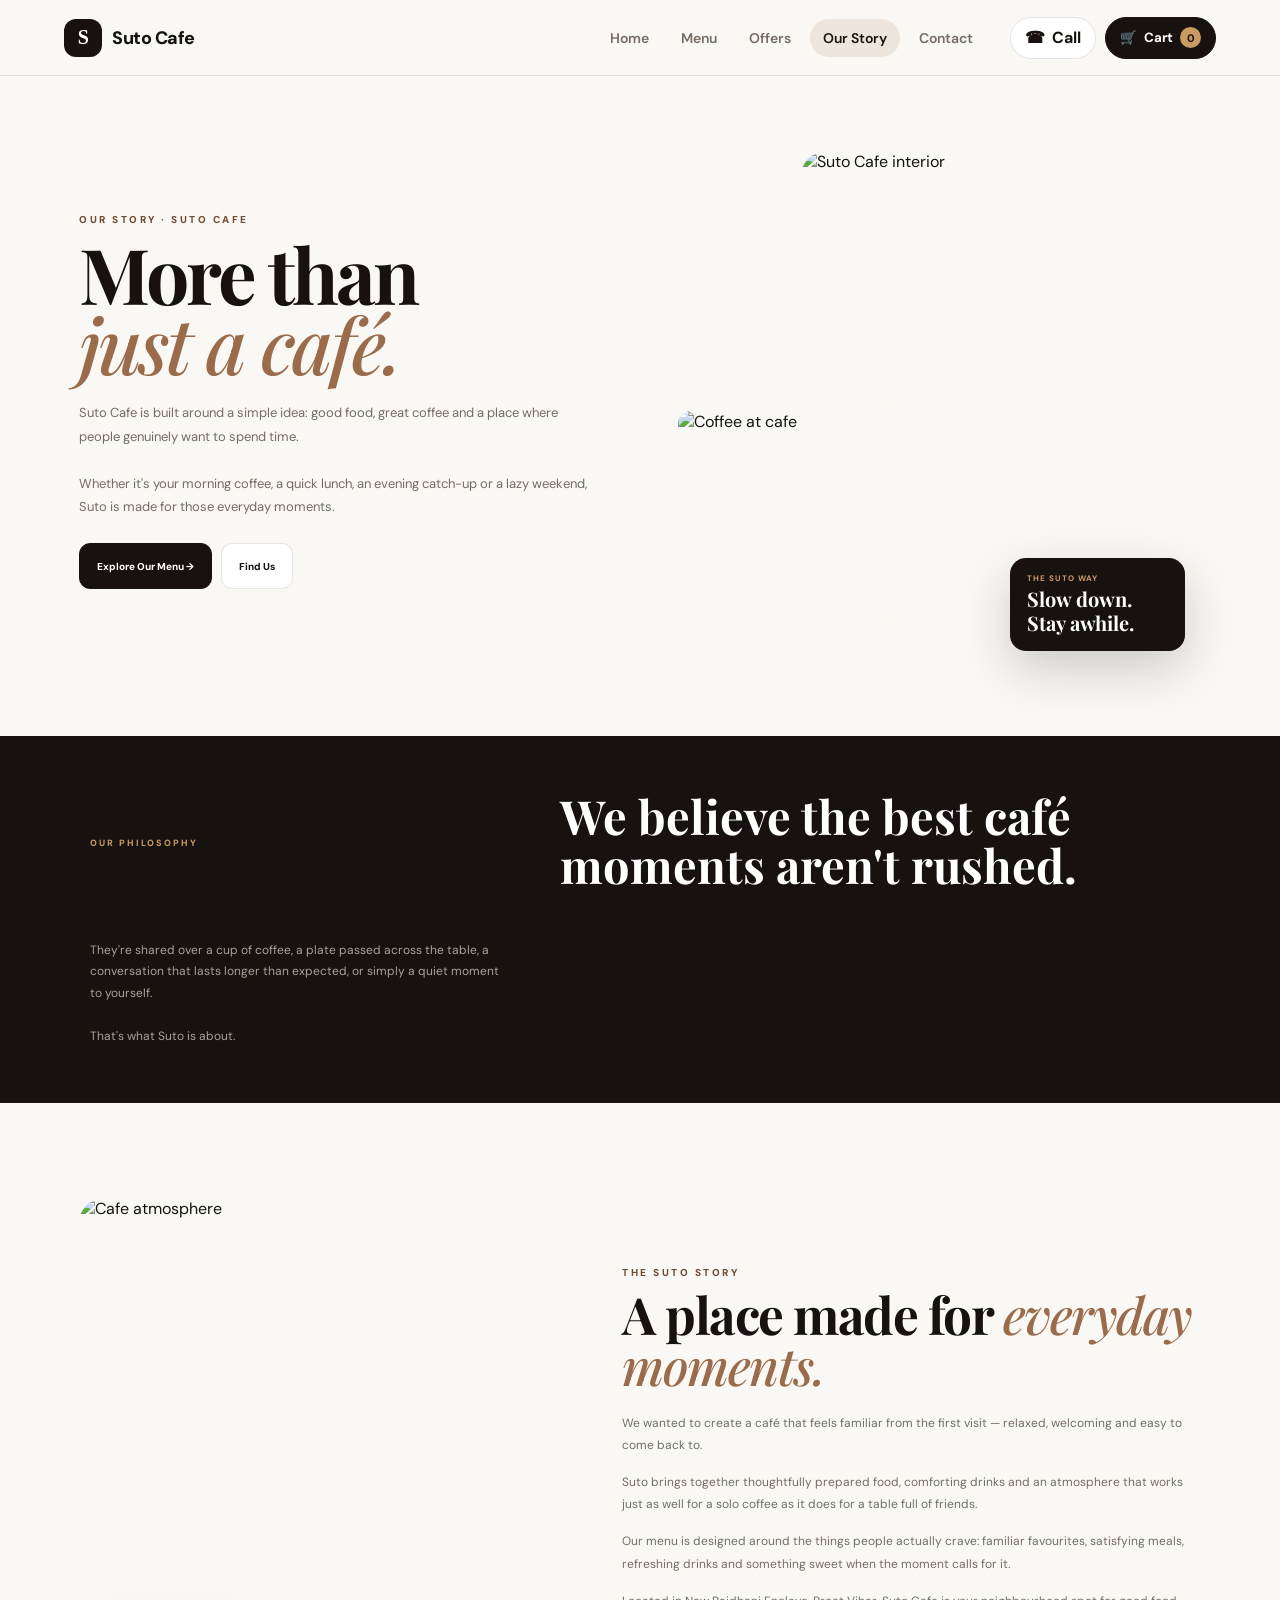
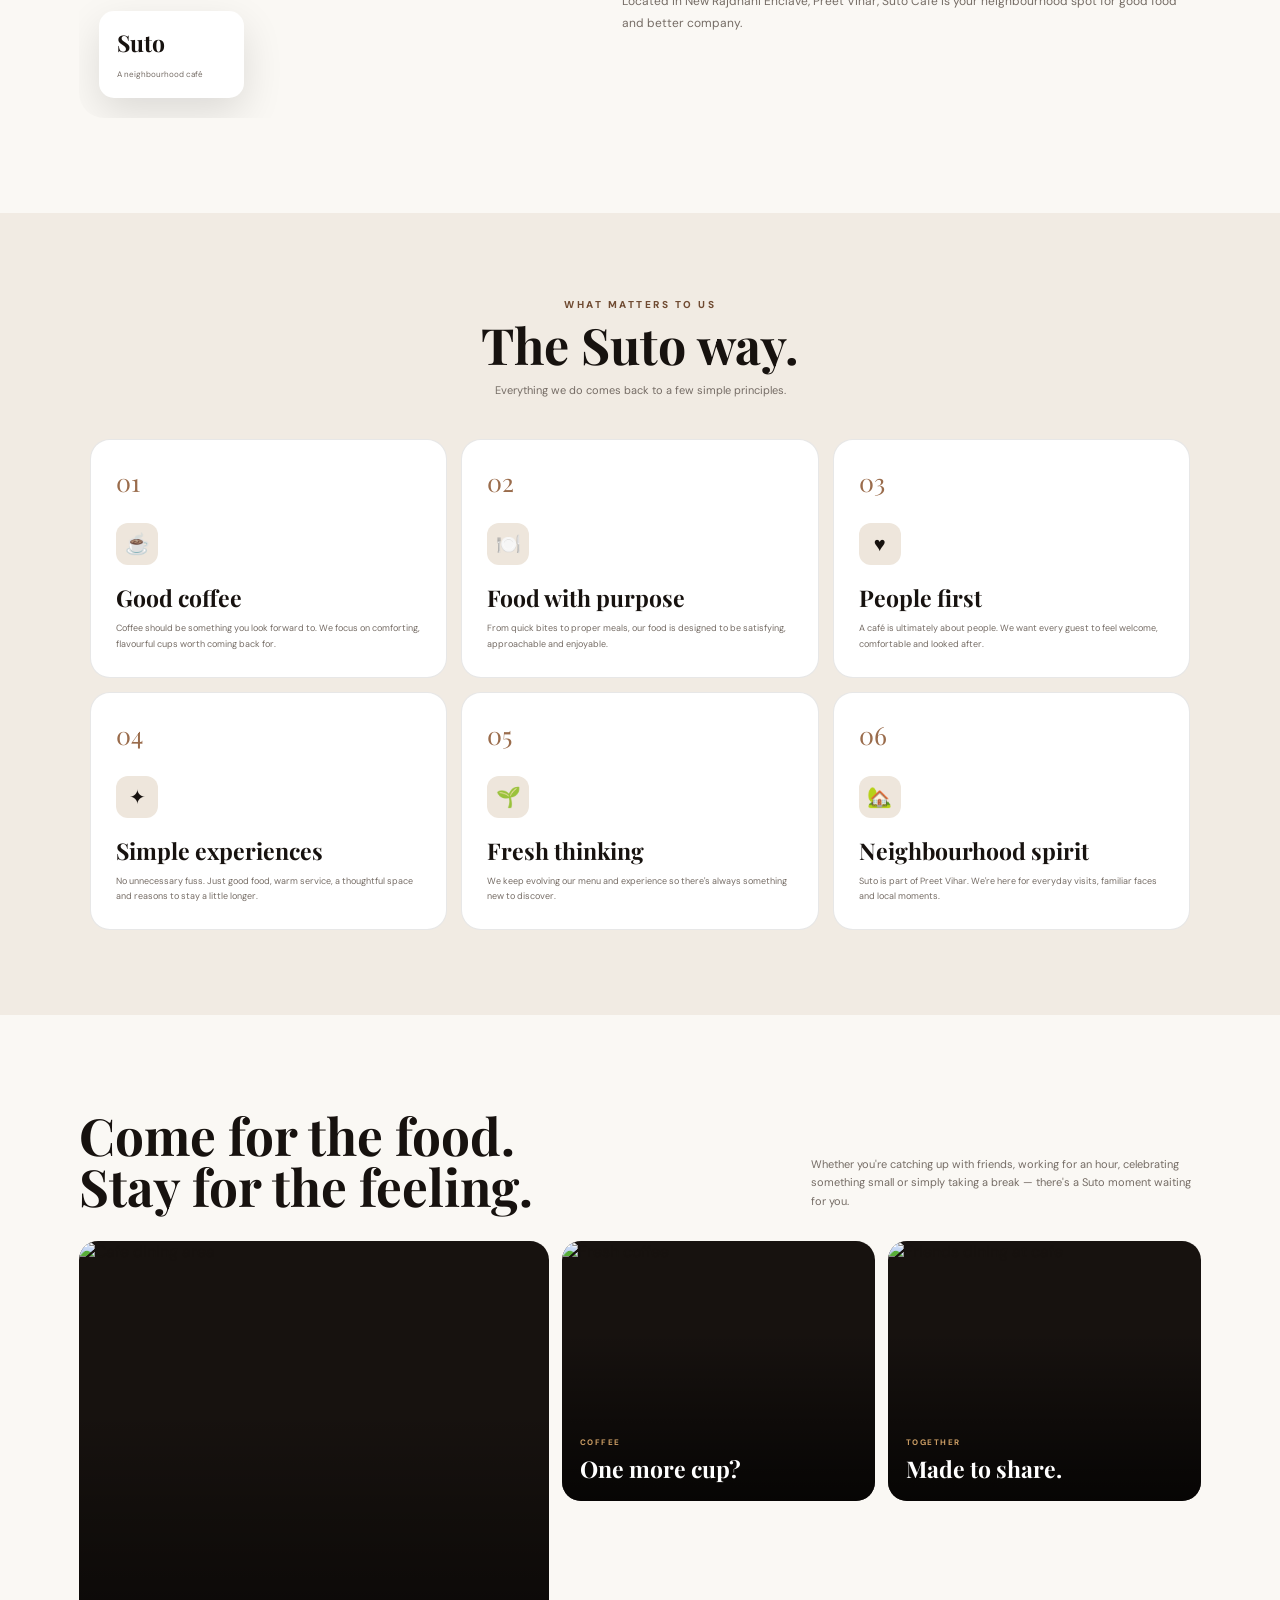
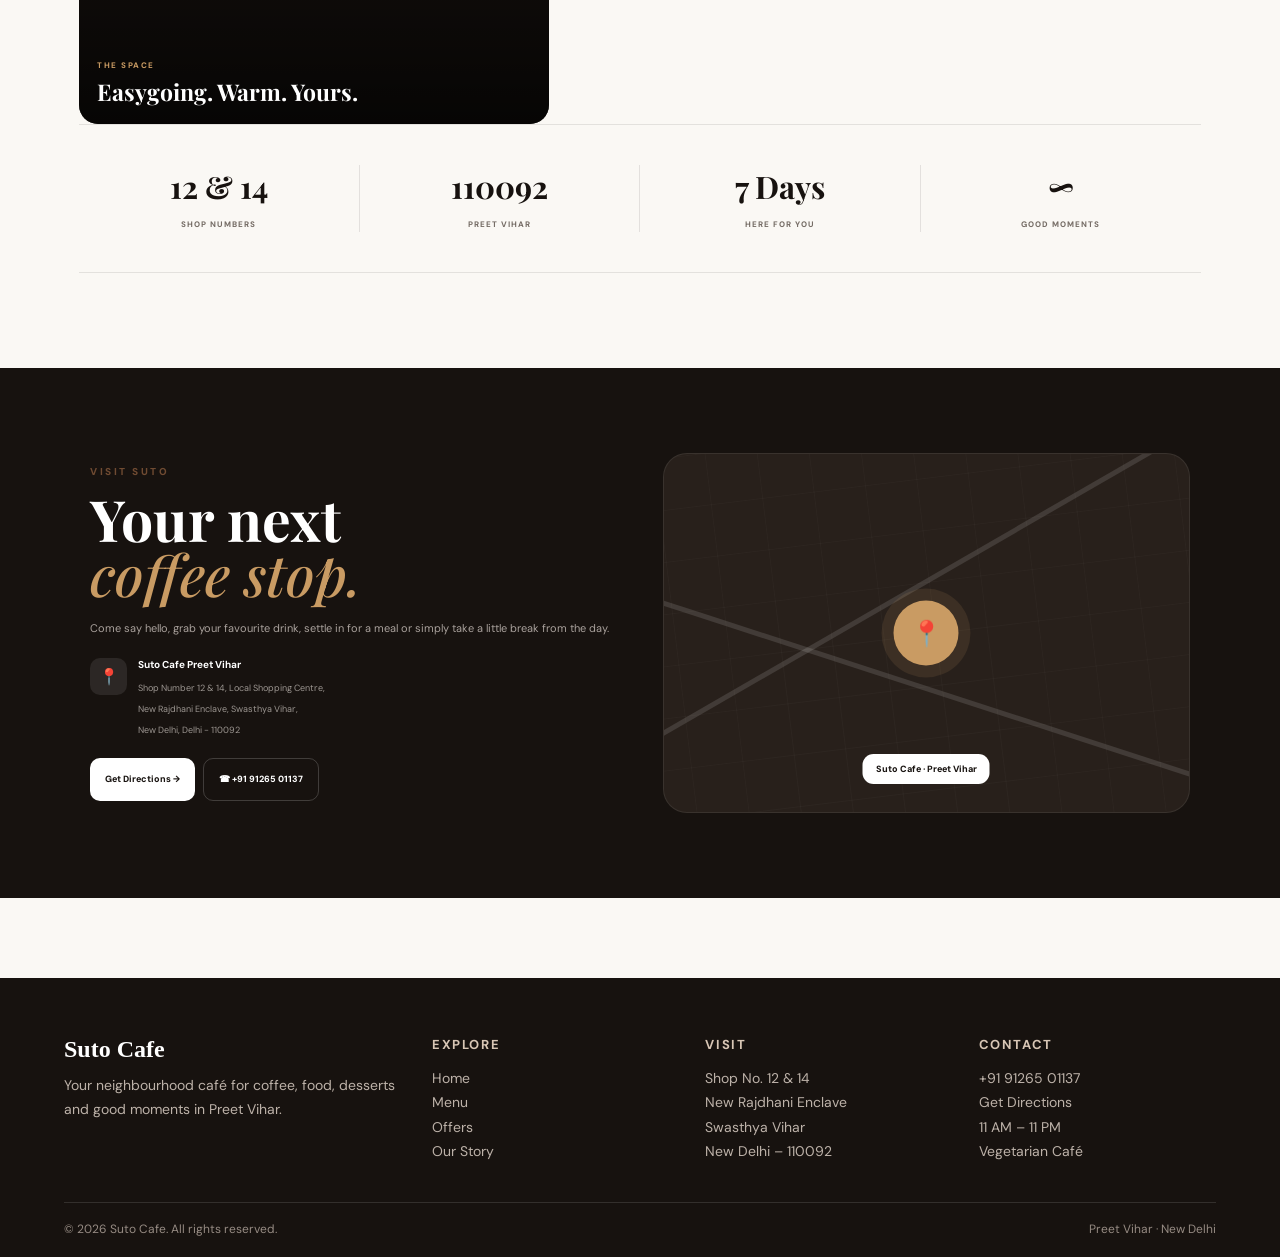
==== about.html @ 3a427a0d "Initial commit" ====
<!DOCTYPE html>
<html lang="en">

<head>

    <meta charset="UTF-8">

    <meta
        name="viewport"
        content="width=device-width, initial-scale=1.0"
    >

    <title>About Us | Suto Cafe Preet Vihar</title>

    <meta
        name="description"
        content="Discover the story, philosophy and experience behind Suto Cafe, Preet Vihar."
    >

    <link rel="preconnect" href="https://fonts.googleapis.com">

    <link
        rel="preconnect"
        href="https://fonts.gstatic.com"
        crossorigin
    >

    <link
        href="https://fonts.googleapis.com/css2?family=DM+Sans:wght@400;500;600;700;800&family=Playfair+Display:wght@500;600;700&display=swap"
        rel="stylesheet"
    >


    <style>

        /* =====================================================
           RESET
        ===================================================== */

        * {
            margin: 0;
            padding: 0;
            box-sizing: border-box;
        }


        :root {

            --dark: #17120f;

            --dark-soft: #261c17;

            --cream: #faf8f4;

            --cream-dark: #eee6dc;

            --white: #ffffff;

            --brown: #704b32;

            --brown-light: #9a6c4c;

            --gold: #c99b63;

            --green: #28744a;

            --muted: #756c65;

            --border:
                rgba(28, 23, 19, .10);

        }


        html {
            scroll-behavior: smooth;
        }


        body {

            font-family:
                "DM Sans",
                sans-serif;

            background:
                var(--cream);

            color:
                var(--dark);

            min-height:
                100vh;

        }


        a {

            color:
                inherit;

            text-decoration:
                none;

        }


        button {

            font-family:
                inherit;

            cursor:
                pointer;

        }


        img {

            display:
                block;

            max-width:
                100%;

        }


        /* =====================================================
           HEADER
        ===================================================== */

        .header {

            height:
                76px;

            padding:
                0 5%;

            display:
                flex;

            align-items:
                center;

            justify-content:
                space-between;

            position:
                sticky;

            top:
                0;

            z-index:
                1000;

            background:
                rgba(250,248,244,.95);

            backdrop-filter:
                blur(18px);

            border-bottom:
                1px solid var(--border);

        }


        .logo {

            display:
                flex;

            align-items:
                center;

            gap:
                10px;

        }


        .logo-icon {

            width:
                38px;

            height:
                38px;

            border-radius:
                50%;

            background:
                var(--dark);

            color:
                white;

            display:
                flex;

            align-items:
                center;

            justify-content:
                center;

            font-family:
                "Playfair Display",
                serif;

            font-size:
                20px;

            font-weight:
                700;

        }


        .logo-name {

            font-family:
                "Playfair Display",
                serif;

            font-size:
                25px;

            font-weight:
                700;

        }


        .nav {

            display:
                flex;

            align-items:
                center;

            gap:
                28px;

        }


        .nav a {

            color:
                #625951;

            font-size:
                11px;

            font-weight:
                700;

            position:
                relative;

        }


        .nav a:hover,
        .nav a.active {

            color:
                var(--dark);

        }


        .nav a.active::after {

            content:
                "";

            position:
                absolute;

            left:
                0;

            right:
                0;

            bottom:
                -7px;

            height:
                1px;

            background:
                var(--dark);

        }


        .header-actions {

            display:
                flex;

            align-items:
                center;

            gap:
                9px;

        }


        .call-button {

            height:
                39px;

            padding:
                0 14px;

            border:
                1px solid var(--border);

            background:
                white;

            border-radius:
                10px;

            font-size:
                10px;

            font-weight:
                800;

        }


        .cart-button {

            width:
                40px;

            height:
                40px;

            border:
                none;

            border-radius:
                11px;

            background:
                var(--dark);

            color:
                white;

            position:
                relative;

            font-size:
                16px;

        }


        .cart-count {

            position:
                absolute;

            top:
                -5px;

            right:
                -5px;

            min-width:
                17px;

            height:
                17px;

            padding:
                0 4px;

            border-radius:
                50%;

            background:
                var(--gold);

            color:
                var(--dark);

            display:
                flex;

            align-items:
                center;

            justify-content:
                center;

            font-size:
                8px;

            font-weight:
                800;

        }


        .mobile-menu {

            display:
                none;

            width:
                40px;

            height:
                40px;

            border:
                1px solid var(--border);

            background:
                white;

            border-radius:
                10px;

            font-size:
                18px;

        }


        /* =====================================================
           HERO
        ===================================================== */

        .hero {

            max-width:
                1250px;

            margin:
                auto;

            padding:
                75px 5% 85px;

            display:
                grid;

            grid-template-columns:
                1fr 1fr;

            gap:
                55px;

            align-items:
                center;

        }


        .eyebrow {

            color:
                var(--brown);

            font-size:
                10px;

            font-weight:
                800;

            letter-spacing:
                2.5px;

            text-transform:
                uppercase;

            margin-bottom:
                13px;

        }


        .hero h1 {

            font-family:
                "Playfair Display",
                serif;

            font-size:
                clamp(50px, 6vw, 78px);

            line-height:
                .91;

            letter-spacing:
                -3px;

            margin-bottom:
                23px;

        }


        .hero h1 em {

            color:
                var(--brown-light);

            font-weight:
                500;

        }


        .hero-text {

            color:
                var(--muted);

            font-size:
                13px;

            line-height:
                1.8;

            max-width:
                510px;

        }


        .hero-actions {

            display:
                flex;

            gap:
                9px;

            margin-top:
                25px;

        }


        .primary-button,
        .secondary-button {

            min-height:
                46px;

            padding:
                0 17px;

            border-radius:
                11px;

            font-size:
                10px;

            font-weight:
                800;

            display:
                inline-flex;

            align-items:
                center;

            justify-content:
                center;

        }


        .primary-button {

            background:
                var(--dark);

            color:
                white;

            border:
                1px solid var(--dark);

        }


        .secondary-button {

            background:
                white;

            color:
                var(--dark);

            border:
                1px solid var(--border);

        }


        /* =====================================================
           HERO IMAGE COLLAGE
        ===================================================== */

        .hero-visual {

            height:
                500px;

            position:
                relative;

        }


        .hero-image-main {

            position:
                absolute;

            width:
                75%;

            height:
                410px;

            right:
                0;

            top:
                0;

            border-radius:
                25px;

            overflow:
                hidden;

        }


        .hero-image-main img {

            width:
                100%;

            height:
                100%;

            object-fit:
                cover;

        }


        .hero-image-small {

            position:
                absolute;

            width:
                43%;

            height:
                230px;

            left:
                0;

            bottom:
                20px;

            border:
                10px solid var(--cream);

            border-radius:
                23px;

            overflow:
                hidden;

            z-index:
                2;

        }


        .hero-image-small img {

            width:
                100%;

            height:
                100%;

            object-fit:
                cover;

        }


        .floating-note {

            position:
                absolute;

            right:
                3%;

            bottom:
                0;

            background:
                var(--dark);

            color:
                white;

            border-radius:
                16px;

            padding:
                15px 17px;

            width:
                175px;

            z-index:
                3;

            box-shadow:
                0 18px 50px
                rgba(0,0,0,.18);

        }


        .floating-note span {

            display:
                block;

            color:
                var(--gold);

            font-size:
                8px;

            font-weight:
                800;

            letter-spacing:
                1px;

            margin-bottom:
                5px;

        }


        .floating-note strong {

            font-family:
                "Playfair Display",
                serif;

            font-size:
                20px;

            line-height:
                1.1;

        }


        /* =====================================================
           INTRO STRIP
        ===================================================== */

        .intro-strip {

            background:
                var(--dark);

            color:
                white;

            padding:
                55px 5%;

        }


        .intro-inner {

            max-width:
                1100px;

            margin:
                auto;

            display:
                grid;

            grid-template-columns:
                .8fr 1.2fr;

            gap:
                50px;

            align-items:
                center;

        }


        .intro-label {

            color:
                var(--gold);

            font-size:
                9px;

            font-weight:
                800;

            letter-spacing:
                2px;

            text-transform:
                uppercase;

        }


        .intro-inner h2 {

            font-family:
                "Playfair Display",
                serif;

            font-size:
                clamp(30px, 4vw, 47px);

            line-height:
                1.05;

        }


        .intro-inner p {

            color:
                #a9a19c;

            font-size:
                12px;

            line-height:
                1.8;

        }


        /* =====================================================
           STORY
        ===================================================== */

        .story {

            max-width:
                1250px;

            margin:
                auto;

            padding:
                95px 5%;

            display:
                grid;

            grid-template-columns:
                .9fr 1.1fr;

            gap:
                70px;

            align-items:
                center;

        }


        .story-image {

            height:
                520px;

            border-radius:
                25px;

            overflow:
                hidden;

            position:
                relative;

        }


        .story-image img {

            width:
                100%;

            height:
                100%;

            object-fit:
                cover;

        }


        .story-badge {

            position:
                absolute;

            left:
                20px;

            bottom:
                20px;

            background:
                white;

            border-radius:
                15px;

            padding:
                16px 18px;

            min-width:
                145px;

            box-shadow:
                0 15px 40px
                rgba(0,0,0,.12);

        }


        .story-badge strong {

            display:
                block;

            font-family:
                "Playfair Display",
                serif;

            font-size:
                23px;

            margin-bottom:
                3px;

        }


        .story-badge span {

            color:
                var(--muted);

            font-size:
                8px;

        }


        .story-content .eyebrow {

            margin-bottom:
                10px;

        }


        .story-content h2 {

            font-family:
                "Playfair Display",
                serif;

            font-size:
                clamp(35px, 4vw, 53px);

            line-height:
                1;

            letter-spacing:
                -1.5px;

            margin-bottom:
                20px;

        }


        .story-content h2 em {

            color:
                var(--brown-light);

            font-weight:
                500;

        }


        .story-content p {

            color:
                var(--muted);

            font-size:
                12px;

            line-height:
                1.85;

            margin-bottom:
                15px;

        }


        /* =====================================================
           VALUES
        ===================================================== */

        .values {

            background:
                #f1ebe3;

            padding:
                85px 5%;

        }


        .values-inner {

            max-width:
                1100px;

            margin:
                auto;

        }


        .section-heading {

            text-align:
                center;

            margin-bottom:
                40px;

        }


        .section-heading .eyebrow {

            margin-bottom:
                9px;

        }


        .section-heading h2 {

            font-family:
                "Playfair Display",
                serif;

            font-size:
                clamp(35px, 4vw, 50px);

            line-height:
                1;

        }


        .section-heading p {

            color:
                var(--muted);

            font-size:
                11px;

            line-height:
                1.6;

            max-width:
                520px;

            margin:
                12px auto 0;

        }


        .values-grid {

            display:
                grid;

            grid-template-columns:
                repeat(3, 1fr);

            gap:
                14px;

        }


        .value-card {

            background:
                white;

            border:
                1px solid var(--border);

            border-radius:
                20px;

            padding:
                25px;

            min-height:
                220px;

        }


        .value-number {

            color:
                var(--brown-light);

            font-family:
                "Playfair Display",
                serif;

            font-size:
                25px;

            margin-bottom:
                25px;

        }


        .value-icon {

            width:
                42px;

            height:
                42px;

            border-radius:
                12px;

            background:
                var(--cream-dark);

            display:
                flex;

            align-items:
                center;

            justify-content:
                center;

            font-size:
                20px;

            margin-bottom:
                17px;

        }


        .value-card h3 {

            font-family:
                "Playfair Display",
                serif;

            font-size:
                23px;

            margin-bottom:
                8px;

        }


        .value-card p {

            color:
                var(--muted);

            font-size:
                9px;

            line-height:
                1.7;

        }


        /* =====================================================
           EXPERIENCE
        ===================================================== */

        .experience {

            max-width:
                1250px;

            margin:
                auto;

            padding:
                95px 5%;

        }


        .experience-heading {

            display:
                flex;

            justify-content:
                space-between;

            align-items:
                flex-end;

            gap:
                30px;

            margin-bottom:
                30px;

        }


        .experience-heading h2 {

            font-family:
                "Playfair Display",
                serif;

            font-size:
                clamp(35px, 4vw, 52px);

            line-height:
                .98;

        }


        .experience-heading p {

            max-width:
                390px;

            color:
                var(--muted);

            font-size:
                11px;

            line-height:
                1.7;

        }


        .experience-grid {

            display:
                grid;

            grid-template-columns:
                1.2fr .8fr .8fr;

            grid-template-rows:
                260px 210px;

            gap:
                13px;

        }


        .experience-card {

            border-radius:
                19px;

            overflow:
                hidden;

            position:
                relative;

            background:
                var(--dark);

        }


        .experience-card.large {

            grid-row:
                1 / 3;

        }


        .experience-card img {

            width:
                100%;

            height:
                100%;

            object-fit:
                cover;

            transition:
                .5s;

        }


        .experience-card:hover img {

            transform:
                scale(1.04);

        }


        .experience-overlay {

            position:
                absolute;

            inset:
                0;

            background:
                linear-gradient(
                    to top,
                    rgba(0,0,0,.72),
                    transparent 65%
                );

        }


        .experience-caption {

            position:
                absolute;

            left:
                18px;

            right:
                18px;

            bottom:
                17px;

            color:
                white;

        }


        .experience-caption span {

            font-size:
                8px;

            color:
                var(--gold);

            text-transform:
                uppercase;

            letter-spacing:
                1.5px;

            font-weight:
                800;

        }


        .experience-caption h3 {

            font-family:
                "Playfair Display",
                serif;

            font-size:
                23px;

            margin-top:
                3px;

        }


        /* =====================================================
           STATS
        ===================================================== */

        .stats {

            border-top:
                1px solid var(--border);

            border-bottom:
                1px solid var(--border);

            padding:
                40px 0;

            display:
                grid;

            grid-template-columns:
                repeat(4, 1fr);

        }


        .stat {

            text-align:
                center;

            border-right:
                1px solid var(--border);

        }


        .stat:last-child {

            border-right:
                none;

        }


        .stat strong {

            display:
                block;

            font-family:
                "Playfair Display",
                serif;

            font-size:
                31px;

            margin-bottom:
                4px;

        }


        .stat span {

            color:
                var(--muted);

            font-size:
                8px;

            text-transform:
                uppercase;

            letter-spacing:
                1px;

            font-weight:
                800;

        }


        /* =====================================================
           LOCATION CTA
        ===================================================== */

        .location {

            background:
                var(--dark);

            color:
                white;

            padding:
                85px 5%;

        }


        .location-inner {

            max-width:
                1100px;

            margin:
                auto;

            display:
                grid;

            grid-template-columns:
                1fr 1fr;

            gap:
                45px;

            align-items:
                center;

        }


        .location h2 {

            font-family:
                "Playfair Display",
                serif;

            font-size:
                clamp(38px, 5vw, 57px);

            line-height:
                .98;

            margin-bottom:
                17px;

        }


        .location h2 em {

            color:
                var(--gold);

            font-weight:
                500;

        }


        .location-description {

            color:
                #a9a19c;

            font-size:
                11px;

            line-height:
                1.7;

            margin-bottom:
                20px;

        }


        .address {

            display:
                flex;

            gap:
                11px;

            margin-bottom:
                20px;

        }


        .address-icon {

            width:
                37px;

            height:
                37px;

            flex-shrink:
                0;

            border-radius:
                10px;

            background:
                rgba(255,255,255,.09);

            display:
                flex;

            align-items:
                center;

            justify-content:
                center;

        }


        .address strong {

            display:
                block;

            font-size:
                10px;

            margin-bottom:
                4px;

        }


        .address span {

            color:
                #9c9691;

            font-size:
                9px;

            line-height:
                1.6;

        }


        .location-actions {

            display:
                flex;

            gap:
                8px;

        }


        .location-button {

            display:
                inline-flex;

            align-items:
                center;

            justify-content:
                center;

            min-height:
                43px;

            padding:
                0 15px;

            border-radius:
                10px;

            font-size:
                9px;

            font-weight:
                800;

        }


        .location-button.primary {

            background:
                white;

            color:
                var(--dark);

        }


        .location-button.secondary {

            background:
                transparent;

            border:
                1px solid
                rgba(255,255,255,.18);

            color:
                white;

        }


        .map-placeholder {

            min-height:
                360px;

            border-radius:
                24px;

            background:
                #28201b;

            border:
                1px solid
                rgba(255,255,255,.08);

            position:
                relative;

            overflow:
                hidden;

        }


        .map-grid {

            position:
                absolute;

            inset:
                0;

            opacity:
                .35;

            background-image:
                linear-gradient(
                    rgba(255,255,255,.07) 1px,
                    transparent 1px
                ),
                linear-gradient(
                    90deg,
                    rgba(255,255,255,.07) 1px,
                    transparent 1px
                );

            background-size:
                45px 45px;

            transform:
                rotate(-7deg)
                scale(1.15);

        }


        .map-road {

            position:
                absolute;

            height:
                5px;

            background:
                rgba(255,255,255,.12);

            transform:
                rotate(-30deg);

            width:
                120%;

            left:
                -10%;

        }


        .road-one {

            top:
                35%;

        }


        .road-two {

            top:
                65%;

            transform:
                rotate(18deg);

        }


        .map-pin {

            position:
                absolute;

            left:
                50%;

            top:
                50%;

            transform:
                translate(-50%,-50%);

            width:
                65px;

            height:
                65px;

            border-radius:
                50%;

            background:
                var(--gold);

            color:
                var(--dark);

            display:
                flex;

            align-items:
                center;

            justify-content:
                center;

            font-size:
                25px;

            box-shadow:
                0 0 0 12px
                rgba(201,155,99,.12);

        }


        .map-label {

            position:
                absolute;

            left:
                50%;

            bottom:
                28px;

            transform:
                translateX(-50%);

            background:
                white;

            color:
                var(--dark);

            border-radius:
                11px;

            padding:
                9px 13px;

            white-space:
                nowrap;

            font-size:
                9px;

            font-weight:
                800;

        }


        /* =====================================================
           FOOTER
        ===================================================== */

        footer {

            background:
                #111;

            color:
                white;

            padding:
                50px 5% 22px;

        }


        .footer-inner {

            max-width:
                1250px;

            margin:
                auto;

            display:
                flex;

            justify-content:
                space-between;

            gap:
                30px;

            padding-bottom:
                32px;

        }


        .footer-logo {

            font-family:
                "Playfair Display",
                serif;

            font-size:
                27px;

            margin-bottom:
                7px;

        }


        .footer-description {

            color:
                #888;

            font-size:
                10px;

            line-height:
                1.7;

            max-width:
                310px;

        }


        .footer-contact {

            color:
                #888;

            font-size:
                10px;

            line-height:
                1.8;

            text-align:
                right;

        }


        .footer-bottom {

            max-width:
                1250px;

            margin:
                auto;

            padding-top:
                18px;

            border-top:
                1px solid
                rgba(255,255,255,.1);

            display:
                flex;

            justify-content:
                space-between;

            color:
                #666;

            font-size:
                9px;

        }


        /* =====================================================
           MOBILE NAV
        ===================================================== */

        .mobile-nav {

            display:
                none;

            position:
                fixed;

            top:
                68px;

            left:
                0;

            right:
                0;

            z-index:
                999;

            background:
                white;

            border-bottom:
                1px solid var(--border);

            padding:
                20px 5%;

            box-shadow:
                0 15px 40px
                rgba(0,0,0,.08);

        }


        .mobile-nav.open {

            display:
                block;

        }


        .mobile-nav a {

            display:
                block;

            padding:
                10px 0;

            font-size:
                12px;

            font-weight:
                800;

            border-bottom:
                1px solid var(--border);

        }


        /* =====================================================
           RESPONSIVE
        ===================================================== */

        @media(max-width:950px) {

            .nav {

                display:
                    none;

            }


            .mobile-menu {

                display:
                    block;

            }


            .hero {

                grid-template-columns:
                    1fr;

            }


            .hero-visual {

                height:
                    440px;

            }


            .intro-inner {

                grid-template-columns:
                    1fr;

                gap:
                    20px;

            }


            .story {

                grid-template-columns:
                    1fr;

                gap:
                    40px;

            }


            .story-image {

                height:
                    420px;

            }


            .values-grid {

                grid-template-columns:
                    repeat(2,1fr);

            }


            .location-inner {

                grid-template-columns:
                    1fr;

            }

        }


        @media(max-width:650px) {

            .header {

                height:
                    68px;

            }


            .call-button {

                display:
                    none;

            }


            .hero {

                padding-top:
                    45px;

                padding-bottom:
                    60px;

            }


            .hero h1 {

                font-size:
                    52px;

            }


            .hero-visual {

                height:
                    380px;

            }


            .hero-image-main {

                width:
                    80%;

                height:
                    320px;

            }


            .hero-image-small {

                width:
                    48%;

                height:
                    170px;

            }


            .floating-note {

                width:
                    145px;

                padding:
                    12px;

            }


            .floating-note strong {

                font-size:
                    17px;

            }


            .story {

                padding-top:
                    65px;

                padding-bottom:
                    65px;

            }


            .story-image {

                height:
                    350px;

            }


            .values {

                padding-top:
                    65px;

                padding-bottom:
                    65px;

            }


            .values-grid {

                grid-template-columns:
                    1fr;

            }


            .experience {

                padding-top:
                    65px;

                padding-bottom:
                    65px;

            }


            .experience-heading {

                flex-direction:
                    column;

                align-items:
                    flex-start;

            }


            .experience-grid {

                display:
                    grid;

                grid-template-columns:
                    1fr;

                grid-template-rows:
                    repeat(3, 220px);

            }


            .experience-card.large {

                grid-row:
                    auto;

            }


            .stats {

                grid-template-columns:
                    repeat(2,1fr);

                gap:
                    25px 0;

            }


            .stat:nth-child(2) {

                border-right:
                    none;

            }


            .stat:nth-child(1),
            .stat:nth-child(2) {

                padding-bottom:
                    20px;

                border-bottom:
                    1px solid var(--border);

            }


            .location {

                padding:
                    65px 5%;

            }


            .map-placeholder {

                min-height:
                    280px;

            }


            .location-actions {

                flex-direction:
                    column;

            }


            .location-button {

                width:
                    100%;

            }


            .footer-inner {

                flex-direction:
                    column;

            }


            .footer-contact {

                text-align:
                    left;

            }


            .footer-bottom {

                flex-direction:
                    column;

                gap:
                    7px;

            }

        }

    </style>

    <link rel="stylesheet" href="assets/common.css">
</head>


<body>


<!-- =====================================================
     HEADER
===================================================== -->

<div id="siteHeader"></div>



<!-- =====================================================
     MOBILE NAV
===================================================== -->





<!-- =====================================================
     HERO
===================================================== -->

<section class="hero">


    <div>

        <div class="eyebrow">
            Our Story · Suto Cafe
        </div>


        <h1>
            More than<br>
            <em>just a café.</em>
        </h1>


        <p class="hero-text">

            Suto Cafe is built around a simple idea:
            good food, great coffee and a place where
            people genuinely want to spend time.

            <br><br>

            Whether it's your morning coffee, a quick
            lunch, an evening catch-up or a lazy weekend,
            Suto is made for those everyday moments.

        </p>


        <div class="hero-actions">

            <a
                href="menu.html"
                class="primary-button"
            >
                Explore Our Menu →
            </a>


            <a
                href="#location"
                class="secondary-button"
            >
                Find Us

            </a>

        </div>

    </div>



    <div class="hero-visual">


        <div class="hero-image-main">

            <img
                src="https://images.unsplash.com/photo-1554118811-1e0d58224f24?auto=format&fit=crop&w=1200&q=85"
                alt="Suto Cafe interior"
            >

        </div>


        <div class="hero-image-small">

            <img
                src="https://images.unsplash.com/photo-1501339847302-ac426a4a7cbb?auto=format&fit=crop&w=800&q=85"
                alt="Coffee at cafe"
            >

        </div>


        <div class="floating-note">

            <span>
                THE SUTO WAY
            </span>

            <strong>
                Slow down.<br>
                Stay awhile.
            </strong>

        </div>

    </div>

</section>



<!-- =====================================================
     INTRO STRIP
===================================================== -->

<section class="intro-strip">


    <div class="intro-inner">


        <div>

            <span class="intro-label">
                Our philosophy
            </span>

        </div>


        <h2>
            We believe the best café
            moments aren't rushed.
        </h2>


        <p>

            They're shared over a cup of coffee,
            a plate passed across the table,
            a conversation that lasts longer than
            expected, or simply a quiet moment
            to yourself.

            <br><br>

            That's what Suto is about.

        </p>

    </div>

</section>



<!-- =====================================================
     STORY
===================================================== -->

<section class="story">


    <div class="story-image">

        <img
            src="https://images.unsplash.com/photo-1445116572660-236099ec97a0?auto=format&fit=crop&w=1100&q=85"
            alt="Cafe atmosphere"
        >


        <div class="story-badge">

            <strong>
                Suto
            </strong>

            <span>
                A neighbourhood café
            </span>

        </div>

    </div>



    <div class="story-content">


        <div class="eyebrow">
            The Suto story
        </div>


        <h2>
            A place made for
            <em>everyday moments.</em>
        </h2>


        <p>

            We wanted to create a café that feels
            familiar from the first visit — relaxed,
            welcoming and easy to come back to.

        </p>


        <p>

            Suto brings together thoughtfully prepared
            food, comforting drinks and an atmosphere
            that works just as well for a solo coffee
            as it does for a table full of friends.

        </p>


        <p>

            Our menu is designed around the things
            people actually crave: familiar favourites,
            satisfying meals, refreshing drinks and
            something sweet when the moment calls for it.

        </p>


        <p>

            Located in New Rajdhani Enclave, Preet Vihar,
            Suto Cafe is your neighbourhood spot for
            good food and better company.

        </p>

    </div>

</section>



<!-- =====================================================
     VALUES
===================================================== -->

<section class="values">


    <div class="values-inner">


        <div class="section-heading">

            <div class="eyebrow">
                What matters to us
            </div>


            <h2>
                The Suto way.
            </h2>


            <p>

                Everything we do comes back to a few
                simple principles.

            </p>

        </div>


        <div class="values-grid">


            <!-- VALUE 1 -->

            <article class="value-card">

                <div class="value-number">
                    01
                </div>

                <div class="value-icon">
                    ☕
                </div>

                <h3>
                    Good coffee
                </h3>

                <p>

                    Coffee should be something you look
                    forward to. We focus on comforting,
                    flavourful cups worth coming back for.

                </p>

            </article>



            <!-- VALUE 2 -->

            <article class="value-card">

                <div class="value-number">
                    02
                </div>

                <div class="value-icon">
                    🍽️
                </div>

                <h3>
                    Food with purpose
                </h3>

                <p>

                    From quick bites to proper meals,
                    our food is designed to be satisfying,
                    approachable and enjoyable.

                </p>

            </article>



            <!-- VALUE 3 -->

            <article class="value-card">

                <div class="value-number">
                    03
                </div>

                <div class="value-icon">
                    ♥
                </div>

                <h3>
                    People first
                </h3>

                <p>

                    A café is ultimately about people.
                    We want every guest to feel welcome,
                    comfortable and looked after.

                </p>

            </article>



            <!-- VALUE 4 -->

            <article class="value-card">

                <div class="value-number">
                    04
                </div>

                <div class="value-icon">
                    ✦
                </div>

                <h3>
                    Simple experiences
                </h3>

                <p>

                    No unnecessary fuss. Just good food,
                    warm service, a thoughtful space and
                    reasons to stay a little longer.

                </p>

            </article>



            <!-- VALUE 5 -->

            <article class="value-card">

                <div class="value-number">
                    05
                </div>

                <div class="value-icon">
                    🌱
                </div>

                <h3>
                    Fresh thinking
                </h3>

                <p>

                    We keep evolving our menu and
                    experience so there's always
                    something new to discover.

                </p>

            </article>



            <!-- VALUE 6 -->

            <article class="value-card">

                <div class="value-number">
                    06
                </div>

                <div class="value-icon">
                    🏡
                </div>

                <h3>
                    Neighbourhood spirit
                </h3>

                <p>

                    Suto is part of Preet Vihar.
                    We're here for everyday visits,
                    familiar faces and local moments.

                </p>

            </article>


        </div>

    </div>

</section>



<!-- =====================================================
     EXPERIENCE
===================================================== -->

<section class="experience">


    <div class="experience-heading">


        <h2>
            Come for the food.<br>
            Stay for the feeling.
        </h2>


        <p>

            Whether you're catching up with friends,
            working for an hour, celebrating something
            small or simply taking a break — there's
            a Suto moment waiting for you.

        </p>

    </div>



    <div class="experience-grid">


        <div class="experience-card large">

            <img
                src="https://images.unsplash.com/photo-1517248135467-4c7edcad34c4?auto=format&fit=crop&w=1200&q=85"
                alt="Cafe dining area"
            >


            <div class="experience-overlay"></div>


            <div class="experience-caption">

                <span>
                    The space
                </span>

                <h3>
                    Easygoing. Warm. Yours.
                </h3>

            </div>

        </div>



        <div class="experience-card">

            <img
                src="https://images.unsplash.com/photo-1495474472287-4d71bcdd2085?auto=format&fit=crop&w=900&q=85"
                alt="Fresh coffee"
            >


            <div class="experience-overlay"></div>


            <div class="experience-caption">

                <span>
                    Coffee
                </span>

                <h3>
                    One more cup?
                </h3>

            </div>

        </div>



        <div class="experience-card">

            <img
                src="https://images.unsplash.com/photo-1559339352-11d035aa65de?auto=format&fit=crop&w=900&q=85"
                alt="Friends dining at cafe"
            >


            <div class="experience-overlay"></div>


            <div class="experience-caption">

                <span>
                    Together
                </span>

                <h3>
                    Made to share.
                </h3>

            </div>

        </div>

    </div>



    <!-- =================================================
         STATS
    ================================================== -->

    <div class="stats">


        <div class="stat">

            <strong>
                12 & 14
            </strong>

            <span>
                Shop Numbers
            </span>

        </div>


        <div class="stat">

            <strong>
                110092
            </strong>

            <span>
                Preet Vihar
            </span>

        </div>


        <div class="stat">

            <strong>
                7 Days
            </strong>

            <span>
                Here for you
            </span>

        </div>


        <div class="stat">

            <strong>
                ∞
            </strong>

            <span>
                Good moments
            </span>

        </div>


    </div>

</section>



<!-- =====================================================
     LOCATION
===================================================== -->

<section
    class="location"
    id="location"
>


    <div class="location-inner">


        <div>


            <div class="eyebrow">
                Visit Suto
            </div>


            <h2>
                Your next<br>
                <em>coffee stop.</em>
            </h2>


            <p class="location-description">

                Come say hello, grab your favourite
                drink, settle in for a meal or simply
                take a little break from the day.

            </p>


            <div class="address">


                <div class="address-icon">
                    📍
                </div>


                <div>

                    <strong>
                        Suto Cafe Preet Vihar
                    </strong>

                    <span>

                        Shop Number 12 & 14,
                        Local Shopping Centre,<br>

                        New Rajdhani Enclave,
                        Swasthya Vihar,<br>

                        New Delhi, Delhi - 110092

                    </span>

                </div>

            </div>


            <div class="location-actions">


                <a
                    href="https://www.google.com/maps/search/?api=1&query=Suto%20Cafe%20Preet%20Vihar%20New%20Delhi%20110092"
                    target="_blank"
                    class="location-button primary"
                >
                    Get Directions →
                </a>


                <a
                    href="tel:+919126501137"
                    class="location-button secondary"
                >
                    ☎ +91 91265 01137
                </a>

            </div>

        </div>



        <div class="map-placeholder">


            <div class="map-grid"></div>


            <div class="map-road road-one"></div>

            <div class="map-road road-two"></div>


            <div class="map-pin">
                📍
            </div>


            <div class="map-label">
                Suto Cafe · Preet Vihar
            </div>

        </div>


    </div>

</section>



<!-- =====================================================
     FOOTER
===================================================== -->

<div id="siteFooter"></div>



<script>

    /* =====================================================
       MOBILE NAV
    ===================================================== */

    function toggleMobileNav() {

        const nav =
            document.getElementById(
                "mobileNav"
            );


        nav.classList.toggle(
            "open"
        );

    }


    /* =====================================================
       CART COUNT
    ===================================================== */

    function updateCartCount() {

        let cart = [];


        try {

            cart =
                JSON.parse(
                    localStorage.getItem(
                        "sutoCart"
                    )
                ) || [];

        } catch {

            cart = [];

        }


        const count =
            cart.reduce(
                (
                    total,
                    item
                ) =>
                    total +
                    Number(
                        item.quantity || 0
                    ),
                0
            );


        const countEl = document.getElementById("headerCartCount") || document.getElementById("cartCount");
            if (countEl) countEl.textContent = count;

    }


    /* =====================================================
       CART
    ===================================================== */

    function goToCart() {

        window.location.href =
            "checkout.html";

    }


    /* =====================================================
       INITIALIZE
    ===================================================== */

    document.addEventListener(
        "DOMContentLoaded",
        () => {

            updateCartCount();

        }
    );

</script>


<script src="data/menu.js"></script>
<script src="assets/common.js"></script>
</body>

</html>
---- assets/common.css ----
/* SUTO CAFE — SHARED SITE CHROME */
:root{
  --sc-dark:#17120f;--sc-dark-2:#261c17;--sc-cream:#faf8f4;--sc-cream-2:#eee6dc;
  --sc-white:#fff;--sc-brown:#704b32;--sc-gold:#c99b63;--sc-green:#28744a;
  --sc-muted:#756c65;--sc-border:rgba(28,23,19,.11);--sc-shadow:0 18px 55px rgba(29,22,17,.12);
}
.site-header{
  position:sticky;top:0;left:0;width:100%;min-height:76px;z-index:3000;
  display:flex;align-items:center;gap:24px;padding:0 clamp(18px,5vw,72px);
  background:rgba(250,248,244,.94);backdrop-filter:blur(18px);
  border-bottom:1px solid var(--sc-border);
}
.site-logo{display:inline-flex;align-items:center;gap:10px;font-weight:800;letter-spacing:-.03em;white-space:nowrap}
.site-logo-mark{width:38px;height:38px;border-radius:12px;background:var(--sc-dark);color:#fff;display:grid;place-items:center;font-family:Georgia,serif;font-size:20px}
.site-logo-name{font-size:18px}
.site-nav{display:flex;align-items:center;justify-content:center;gap:6px;margin-left:auto}
.site-nav a,.site-mobile-nav a{padding:10px 13px;border-radius:999px;font-size:14px;font-weight:600;color:var(--sc-muted);transition:.2s ease}
.site-nav a:hover,.site-nav a.active,.site-mobile-nav a:hover,.site-mobile-nav a.active{background:var(--sc-cream-2);color:var(--sc-dark)}
.site-actions{display:flex;align-items:center;gap:9px}
.site-call,.site-cart,.site-menu-toggle{
  border:1px solid var(--sc-border);background:#fff;color:var(--sc-dark);
  border-radius:999px;min-height:42px;padding:0 14px;display:inline-flex;align-items:center;gap:7px;
  font-weight:700;transition:.2s ease
}
.site-call:hover,.site-cart:hover,.site-menu-toggle:hover{transform:translateY(-1px);box-shadow:0 8px 20px rgba(0,0,0,.08)}
.site-cart{background:var(--sc-dark);color:#fff;border-color:var(--sc-dark)}
.site-cart-count{min-width:21px;height:21px;padding:0 5px;border-radius:999px;background:var(--sc-gold);color:var(--sc-dark);display:inline-grid;place-items:center;font-size:11px}
.site-menu-toggle{display:none;width:42px;padding:0;justify-content:center;font-size:19px}
.site-mobile-nav{
  display:none;position:fixed;top:76px;left:0;right:0;z-index:2999;padding:12px 18px 18px;
  background:rgba(250,248,244,.98);border-bottom:1px solid var(--sc-border);box-shadow:var(--sc-shadow)
}
.site-mobile-nav.open{display:grid;gap:5px}
.site-mobile-nav a{border-radius:12px}
.site-footer{margin-top:80px;background:var(--sc-dark);color:#fff;padding:58px clamp(18px,5vw,72px) 20px}
.site-footer-grid{display:grid;grid-template-columns:1.4fr 1fr 1fr 1fr;gap:36px;max-width:1250px;margin:auto}
.site-footer h4{margin:0 0 13px;font-size:13px;text-transform:uppercase;letter-spacing:.12em;color:#d8c6b5}
.site-footer p,.site-footer li,.site-footer a{color:#bdb2a9;font-size:14px;line-height:1.75}
.site-footer ul{list-style:none;padding:0;margin:0}
.site-footer a:hover{color:#fff}
.site-footer-brand{font:700 24px Georgia,serif;color:#fff;margin-bottom:10px}
.site-footer-bottom{max-width:1250px;margin:38px auto 0;padding-top:18px;border-top:1px solid rgba(255,255,255,.12);display:flex;justify-content:space-between;gap:15px;color:#968b83;font-size:12px}
.sc-back-top{position:fixed;right:18px;bottom:18px;width:44px;height:44px;border:0;border-radius:50%;background:var(--sc-dark);color:#fff;box-shadow:var(--sc-shadow);z-index:2500;opacity:0;pointer-events:none;transition:.2s}
.sc-back-top.show{opacity:1;pointer-events:auto}
.sc-carousel{max-width:1250px;margin:55px auto;padding:0 clamp(18px,5vw,72px)}
.sc-carousel-head{display:flex;align-items:end;justify-content:space-between;gap:20px;margin-bottom:18px}
.sc-carousel-head h2{margin:0;font-family:Georgia,serif;font-size:clamp(26px,3vw,42px)}
.sc-carousel-head p{margin:7px 0 0;color:var(--sc-muted)}
.sc-carousel-controls{display:flex;gap:8px}
.sc-carousel-controls button{width:42px;height:42px;border-radius:50%;border:1px solid var(--sc-border);background:#fff;font-size:18px}
.sc-carousel-track{display:flex;gap:16px;overflow:auto;scroll-snap-type:x mandatory;scrollbar-width:none;padding:4px 2px 12px}
.sc-carousel-track::-webkit-scrollbar{display:none}
.sc-pick{min-width:min(300px,82vw);scroll-snap-align:start;background:#fff;border:1px solid var(--sc-border);border-radius:22px;overflow:hidden;box-shadow:0 8px 30px rgba(29,22,17,.06)}
.sc-pick img{height:205px;width:100%;object-fit:cover}
.sc-pick-body{padding:16px}
.sc-pick-body h3{margin:0 0 6px;font-size:18px}
.sc-pick-body p{margin:0 0 13px;color:var(--sc-muted);font-size:13px;line-height:1.55}
.sc-pick-meta{display:flex;align-items:center;justify-content:space-between;gap:10px}
.sc-pick-meta strong{font-size:17px}
.sc-pick-meta button{border:0;background:var(--sc-dark);color:#fff;padding:9px 13px;border-radius:999px;font-weight:700}
.sc-toast{position:fixed;left:50%;bottom:28px;transform:translate(-50%,20px);background:var(--sc-dark);color:#fff;padding:12px 18px;border-radius:999px;box-shadow:var(--sc-shadow);opacity:0;pointer-events:none;transition:.25s;z-index:5000;font-size:13px}
.sc-toast.show{opacity:1;transform:translate(-50%,0)}
@media(max-width:900px){
 .site-nav{display:none}.site-menu-toggle{display:inline-flex}.site-header{padding:0 18px}.site-actions{margin-left:auto}
 .site-call{display:none}.site-footer-grid{grid-template-columns:1fr 1fr}.site-footer-bottom{flex-direction:column}
}
@media(max-width:560px){
 .site-footer-grid{grid-template-columns:1fr}.site-footer{padding-top:42px}.site-cart{padding:0 11px}.site-logo-name{font-size:16px}
 .sc-carousel-head{align-items:flex-start}.sc-carousel-head p{display:none}
}
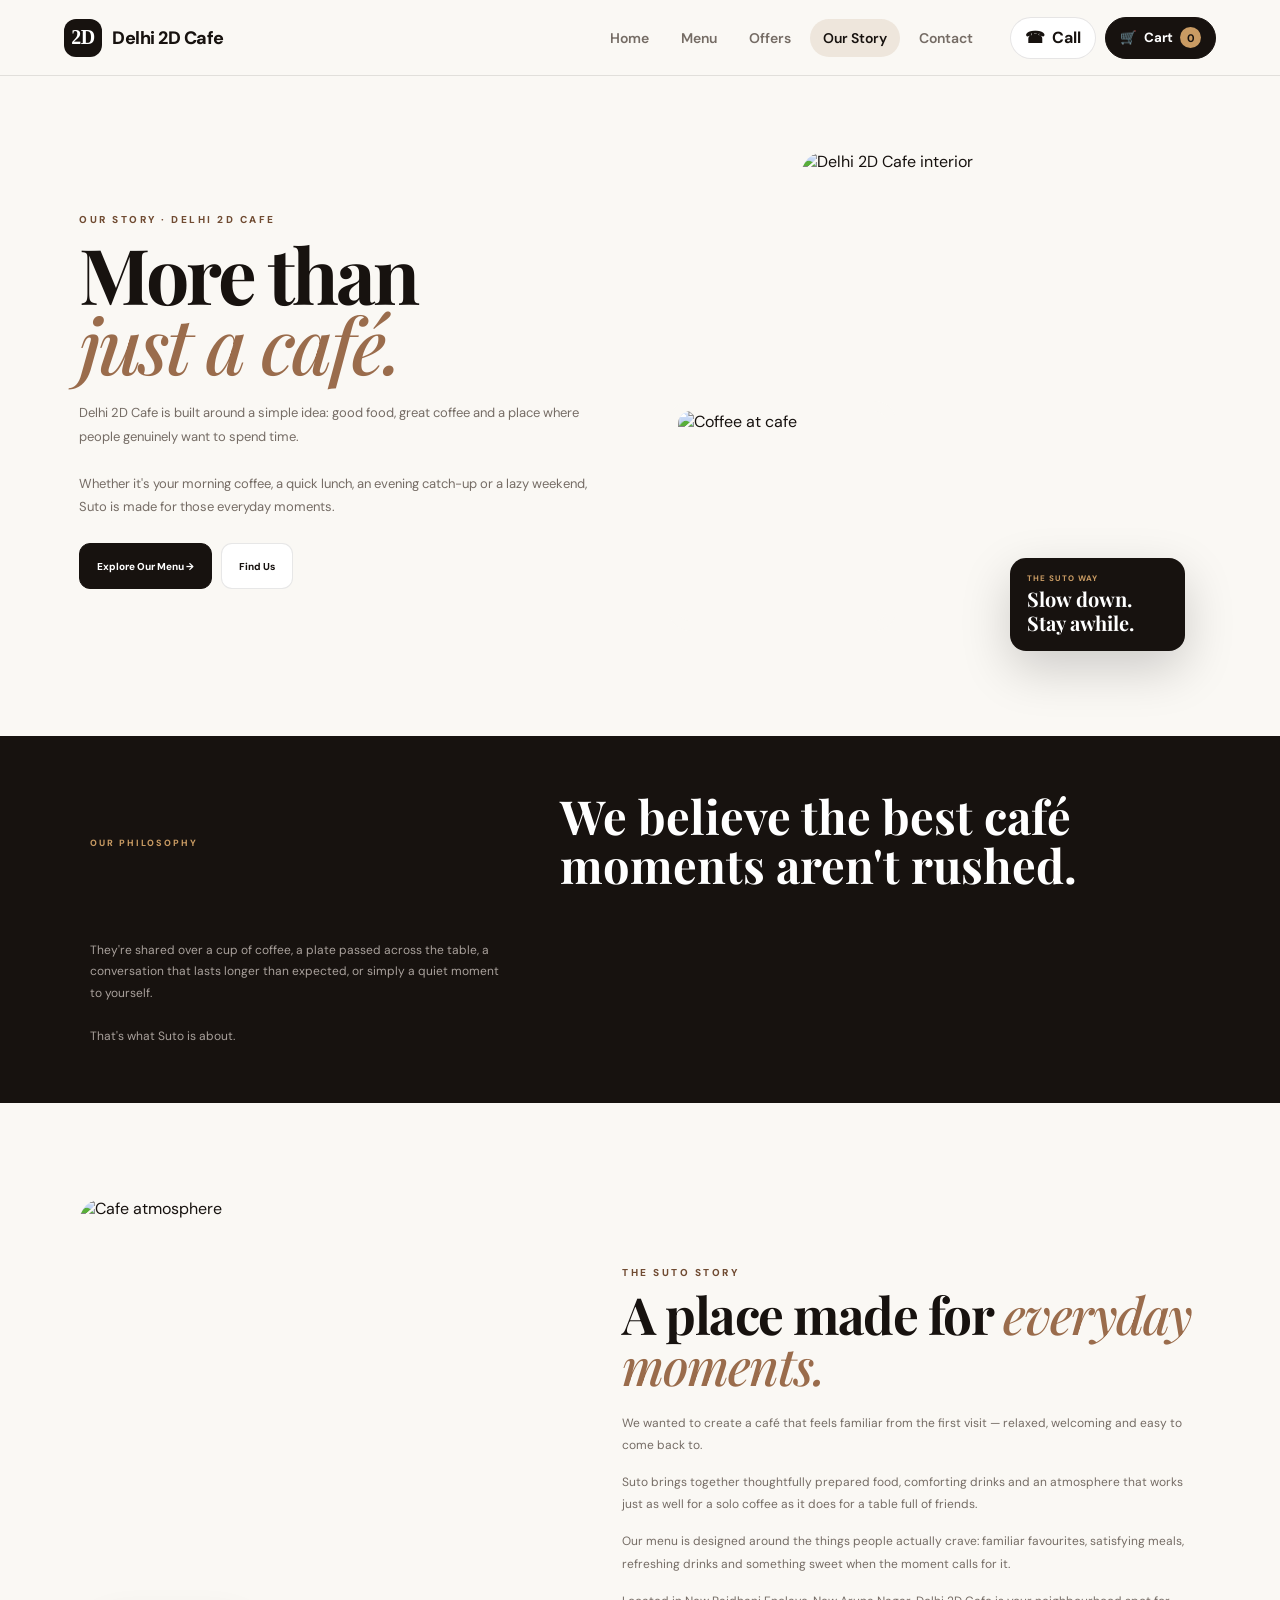
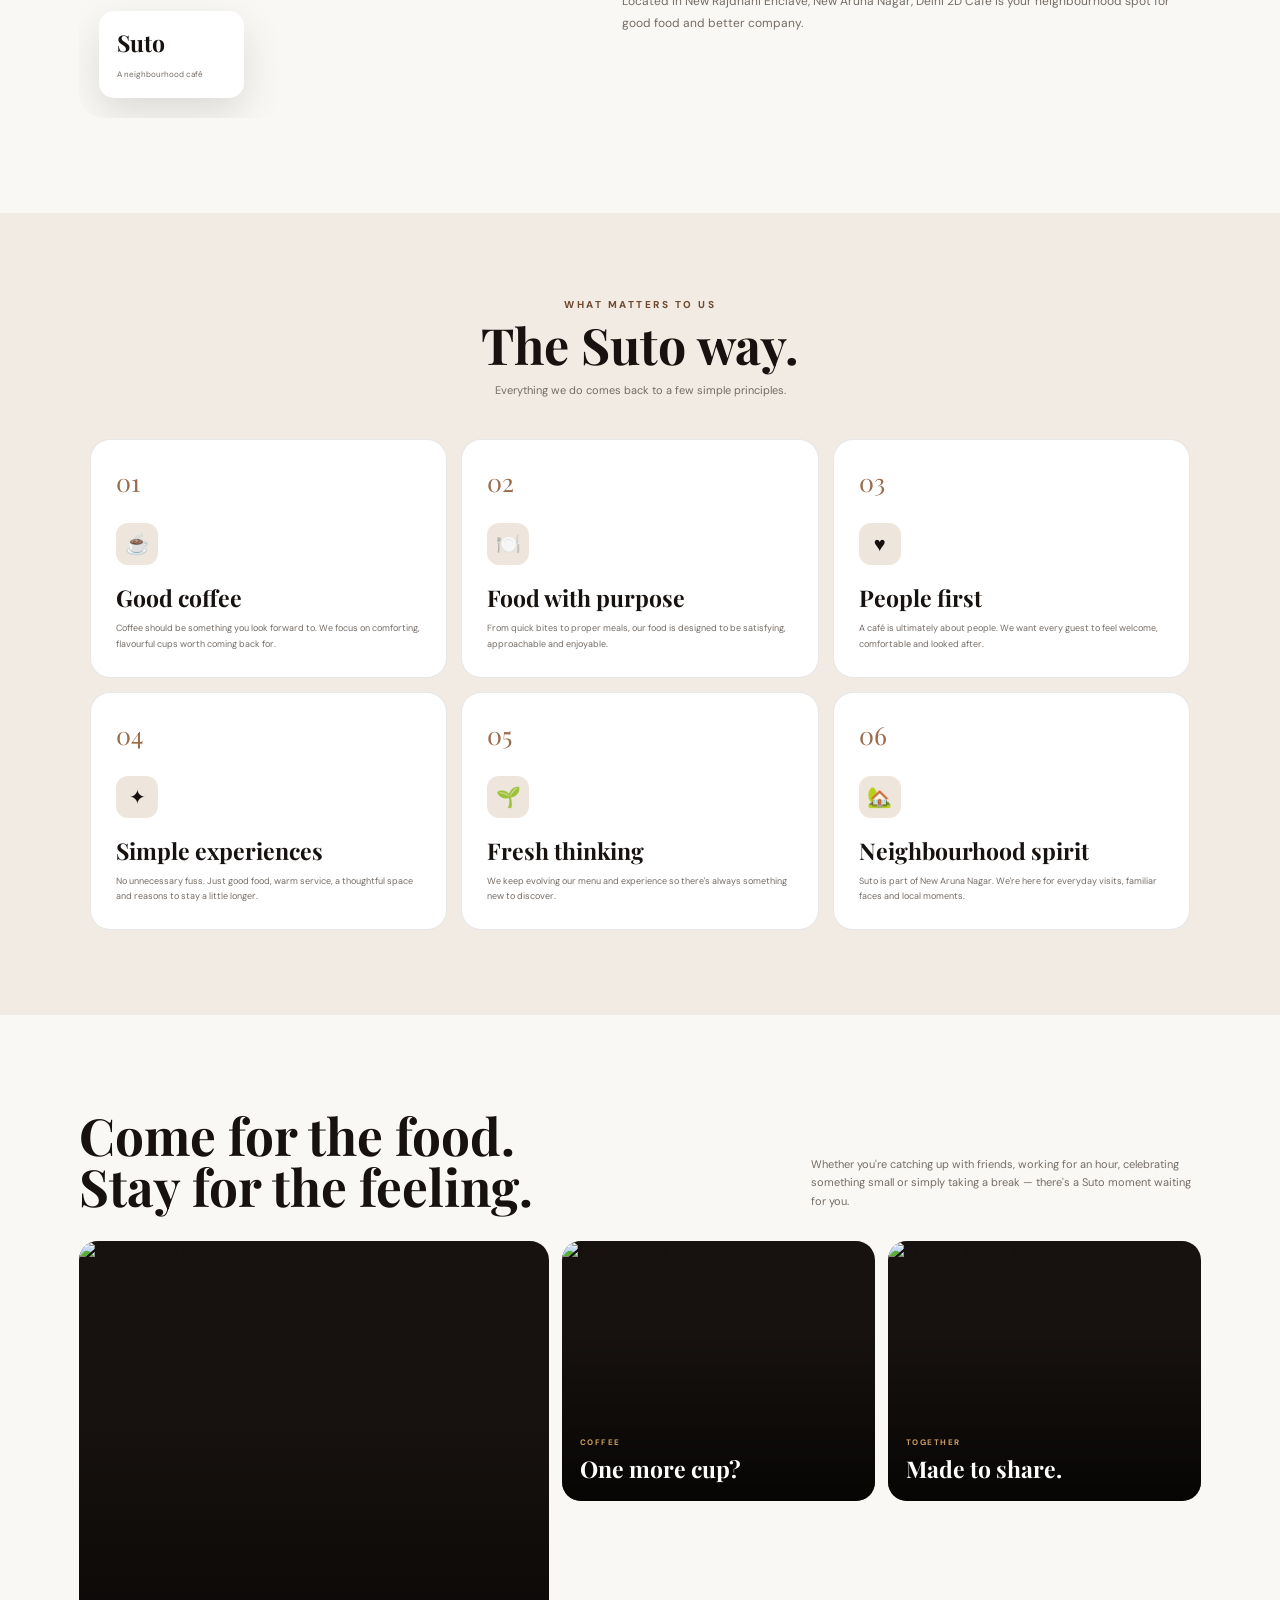
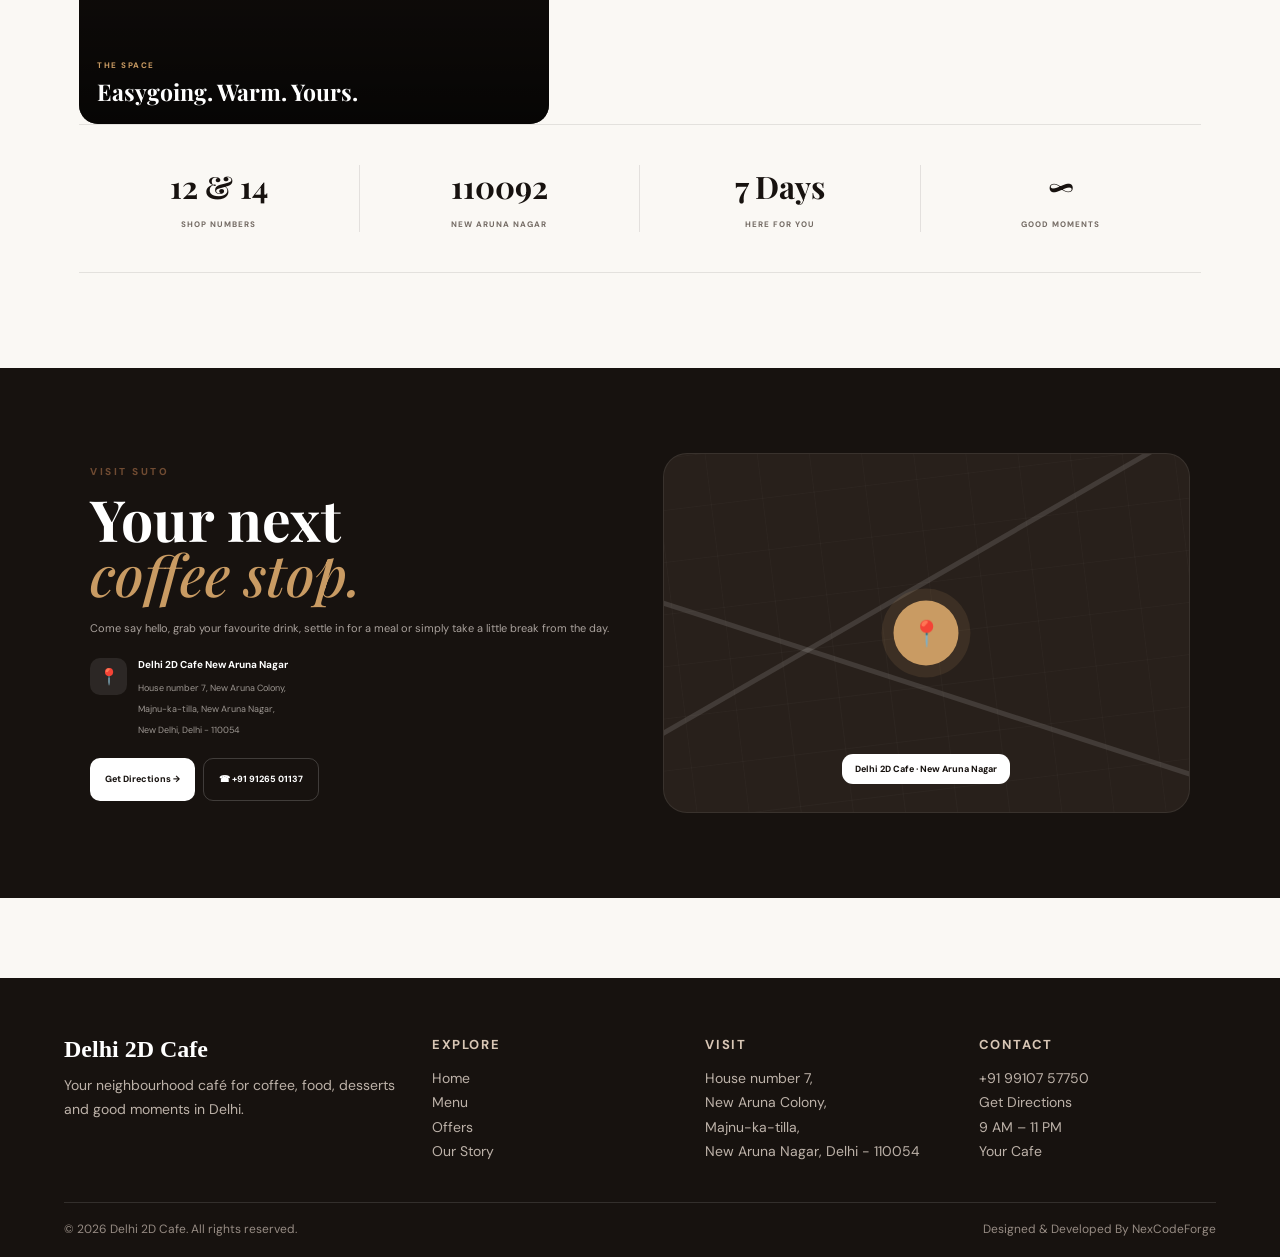
==== commit 71e3d06f: "Update Changes" ====
--- a/about.html
+++ b/about.html
@@ -10,11 +10,11 @@
         content="width=device-width, initial-scale=1.0"
     >
 
-    <title>About Us | Suto Cafe Preet Vihar</title>
+    <title>About Us | Delhi 2D Cafe</title>
 
     <meta
         name="description"
-        content="Discover the story, philosophy and experience behind Suto Cafe, Preet Vihar."
+        content="Discover the story, philosophy and experience behind Delhi 2D Cafe, New Aruna Nagar."
     >
 
     <link rel="preconnect" href="https://fonts.googleapis.com">
@@ -2522,7 +2522,7 @@
     <div>
 
         <div class="eyebrow">
-            Our Story · Suto Cafe
+            Our Story · Delhi 2D Cafe
         </div>
 
 
@@ -2534,7 +2534,7 @@
 
         <p class="hero-text">
 
-            Suto Cafe is built around a simple idea:
+            Delhi 2D Cafe is built around a simple idea:
             good food, great coffee and a place where
             people genuinely want to spend time.
 
@@ -2578,7 +2578,7 @@
 
             <img
                 src="https://images.unsplash.com/photo-1554118811-1e0d58224f24?auto=format&fit=crop&w=1200&q=85"
-                alt="Suto Cafe interior"
+                alt="Delhi 2D Cafe interior"
             >
 
         </div>
@@ -2734,8 +2734,8 @@
 
         <p>
 
-            Located in New Rajdhani Enclave, Preet Vihar,
-            Suto Cafe is your neighbourhood spot for
+            Located in New Rajdhani Enclave, New Aruna Nagar,
+            Delhi 2D Cafe is your neighbourhood spot for
             good food and better company.
 
         </p>
@@ -2939,7 +2939,7 @@
 
                 <p>
 
-                    Suto is part of Preet Vihar.
+                    Suto is part of New Aruna Nagar.
                     We're here for everyday visits,
                     familiar faces and local moments.
 
@@ -3098,7 +3098,7 @@
             </strong>
 
             <span>
-                Preet Vihar
+                New Aruna Nagar
             </span>
 
         </div>
@@ -3183,18 +3183,18 @@
                 <div>
 
                     <strong>
-                        Suto Cafe Preet Vihar
+                        Delhi 2D Cafe New Aruna Nagar
                     </strong>
 
                     <span>
 
-                        Shop Number 12 & 14,
-                        Local Shopping Centre,<br>
-
-                        New Rajdhani Enclave,
-                        Swasthya Vihar,<br>
-
-                        New Delhi, Delhi - 110092
+                        House number 7,
+                        New Aruna Colony,<br>
+
+                        Majnu-ka-tilla,
+                        New Aruna Nagar,<br>
+
+                        New Delhi, Delhi - 110054
 
                     </span>
 
@@ -3207,7 +3207,7 @@
 
 
                 <a
-                    href="https://www.google.com/maps/search/?api=1&query=Suto%20Cafe%20Preet%20Vihar%20New%20Delhi%20110092"
+                    href="https://www.google.com/maps/search/?api=1&query=Delhi%202D%20Cafe,%20House%20number%207,%20New%20Aruna%20Colony,%20Majnu-ka-tilla,%20New%20Aruna%20Nagar,%20Delhi,%20110054"
                     target="_blank"
                     class="location-button primary"
                 >
@@ -3245,7 +3245,7 @@
 
 
             <div class="map-label">
-                Suto Cafe · Preet Vihar
+                Delhi 2D Cafe · New Aruna Nagar
             </div>
 
         </div>
